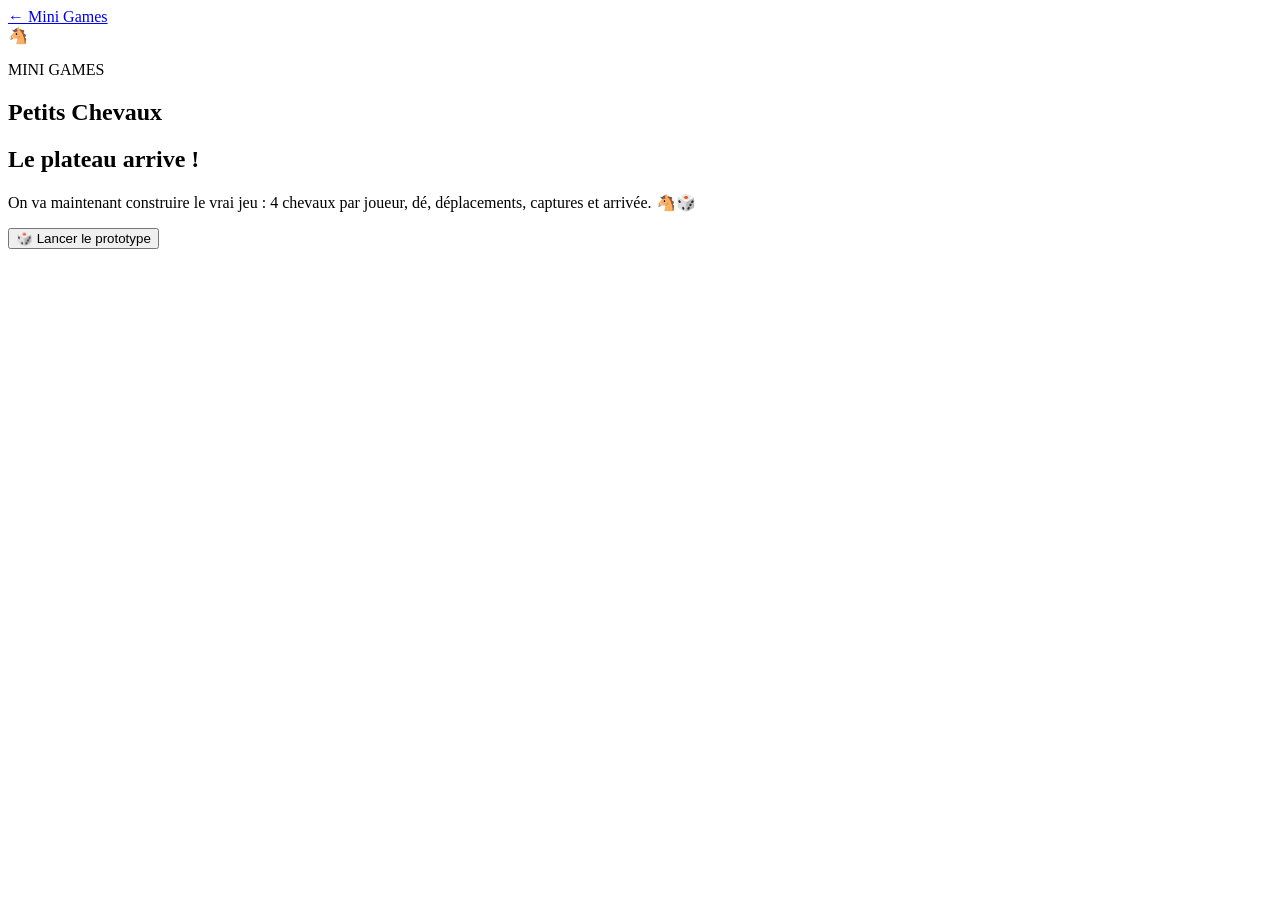
==== games/petits-chevaux/index.html @ ba6f1686 "Add Petits Chevaux game entry page" ====
<!doctype html>
<html lang="fr">
<head>
<meta charset="utf-8">
<meta name="viewport" content="width=device-width,initial-scale=1">
<title>Petits Chevaux 🐴</title>
<link rel="stylesheet" href="game.css">
</head>
<body>
<main class="page">
<a class="back" href="../../index.html">← Mini Games</a>
<section class="hero"><div class="horse">🐴</div><div><p>MINI GAMES</p><h1>Petits Chevaux</h1></div></section>
<div class="panel"><h2>Le plateau arrive !</h2><p>On va maintenant construire le vrai jeu : 4 chevaux par joueur, dé, déplacements, captures et arrivée. 🐴🎲</p><button id="soon" type="button">🎲 Lancer le prototype</button><div id="result" aria-live="polite"></div></div>
</main>
<script>
const b=document.querySelector('#soon'),r=document.querySelector('#result');
b.addEventListener('click',()=>{const n=1+Math.floor(Math.random()*6);r.textContent='Tu as fait '+n+' ! 🎲';});
</script>
</body>
</html>
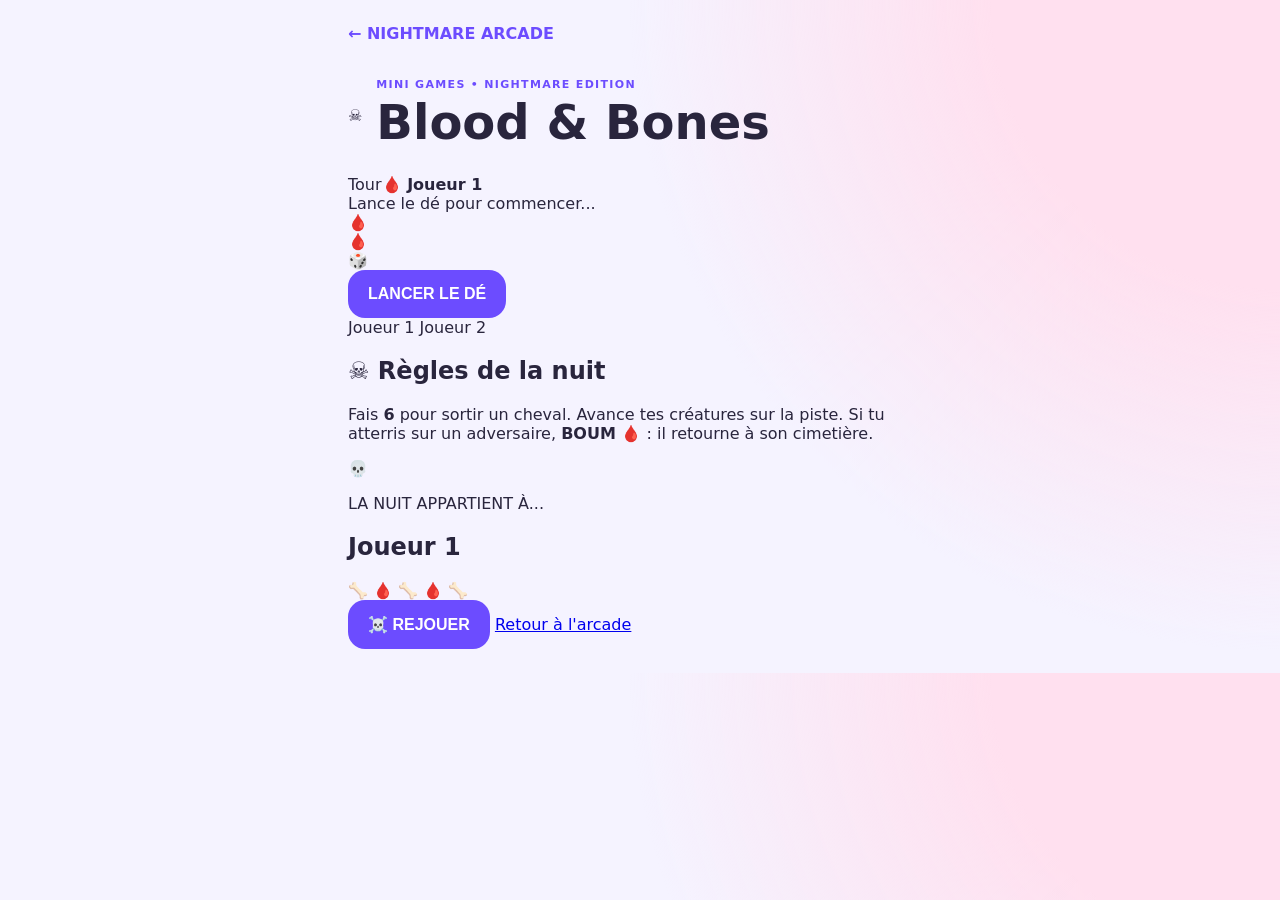
==== commit 266b8241: "Build Nightmare Petits Chevaux game screen" ====
--- a/games/petits-chevaux/index.html
+++ b/games/petits-chevaux/index.html
@@ -2,19 +2,58 @@
 <html lang="fr">
 <head>
 <meta charset="utf-8">
-<meta name="viewport" content="width=device-width,initial-scale=1">
-<title>Petits Chevaux 🐴</title>
+<meta name="viewport" content="width=device-width,initial-scale=1,viewport-fit=cover">
+<meta name="theme-color" content="#0b0910">
+<title>Petits Chevaux — Blood & Bones ☠️</title>
 <link rel="stylesheet" href="game.css">
 </head>
 <body>
+<div class="fog"></div>
 <main class="page">
-<a class="back" href="../../index.html">← Mini Games</a>
-<section class="hero"><div class="horse">🐴</div><div><p>MINI GAMES</p><h1>Petits Chevaux</h1></div></section>
-<div class="panel"><h2>Le plateau arrive !</h2><p>On va maintenant construire le vrai jeu : 4 chevaux par joueur, dé, déplacements, captures et arrivée. 🐴🎲</p><button id="soon" type="button">🎲 Lancer le prototype</button><div id="result" aria-live="polite"></div></div>
-</main>
-<script>
-const b=document.querySelector('#soon'),r=document.querySelector('#result');
-b.addEventListener('click',()=>{const n=1+Math.floor(Math.random()*6);r.textContent='Tu as fait '+n+' ! 🎲';});
-</script>
+<a class="back" href="../../index.html">← NIGHTMARE ARCADE</a>
+
+<header class="hero">
+  <div class="skull">☠️</div>
+  <div><p>MINI GAMES • NIGHTMARE EDITION</p><h1>Blood & Bones</h1></div>
+</header>
+
+<section class="hud">
+  <div><span>Tour</span><strong id="turnName">🩸 Joueur 1</strong></div>
+  <div class="status" id="status">Lance le dé pour commencer...</div>
+</section>
+
+<section class="board-wrap">
+  <div id="board" class="board" aria-label="Plateau de Petits Chevaux"></div>
+  <div class="blood blood-a">🩸</div><div class="blood blood-b">🩸</div>
+</section>
+
+<section class="controls">
+  <div class="dice-box">
+    <div id="dice" class="dice" aria-live="polite">🎲</div>
+    <button id="roll" class="roll">LANCER LE DÉ</button>
+  </div>
+  <div class="legend">
+    <span><i class="dot p1"></i> Joueur 1</span>
+    <span><i class="dot p2"></i> Joueur 2</span>
+  </div>
+</section>
+
+<section class="rules">
+  <h2>☠️ Règles de la nuit</h2>
+  <p>Fais <b>6</b> pour sortir un cheval. Avance tes créatures sur la piste. Si tu atterris sur un adversaire, <b>BOUM 🩸</b> : il retourne à son cimetière.</p>
+</section>
+
+<div id="win" class="win hidden">
+  <div class="win-card">
+    <div class="win-skull">💀</div>
+    <p>LA NUIT APPARTIENT À...</p>
+    <h2 id="winner">Joueur 1</h2>
+    <div class="confetti">🦴 🩸 🦴 🩸 🦴</div>
+    <button id="again">☠️ REJOUER</button>
+    <a href="../../index.html">Retour à l'arcade</a>
+  </div>
+</div>
+
+<script src="game.js"></script>
 </body>
 </html>
--- a/games/petits-chevaux/game.css
+++ b/games/petits-chevaux/game.css
@@ -0,0 +1,2 @@
+:root{--purple:#6c4cff;--ink:#29253d;--muted:#77738d;--bg:#f5f3ff}
+*{box-sizing:border-box}body{margin:0;font-family:ui-rounded,"SF Pro Rounded",system-ui,sans-serif;color:var(--ink);background:radial-gradient(circle at 100% 0%,#ffe0ef 0 20%,transparent 45%),var(--bg)}.page{width:min(620px,100%);margin:auto;padding:24px 18px}.back{color:var(--purple);font-weight:800;text-decoration:none}.hero{display:flex;align-items:center;gap:14px;margin:35px 0 22px}.horse{font-size:52px;width:78px;height:78px;display:grid;place-items:center;background:#ffd966;border-radius:24px}.hero p{font-size:11px;letter-spacing:.12em;font-weight:900;color:var(--purple);margin:0}.hero h1{margin:3px 0;font-size:clamp(32px,9vw,48px)}.panel{background:#fff;border-radius:28px;padding:25px;box-shadow:0 14px 35px rgba(50,35,100,.12)}.panel h2{margin-top:0}.panel p{color:var(--muted);line-height:1.5}button{border:0;border-radius:17px;background:var(--purple);color:#fff;font-size:16px;font-weight:900;padding:15px 20px;cursor:pointer}#result{font-size:24px;font-weight:900;margin-top:18px}
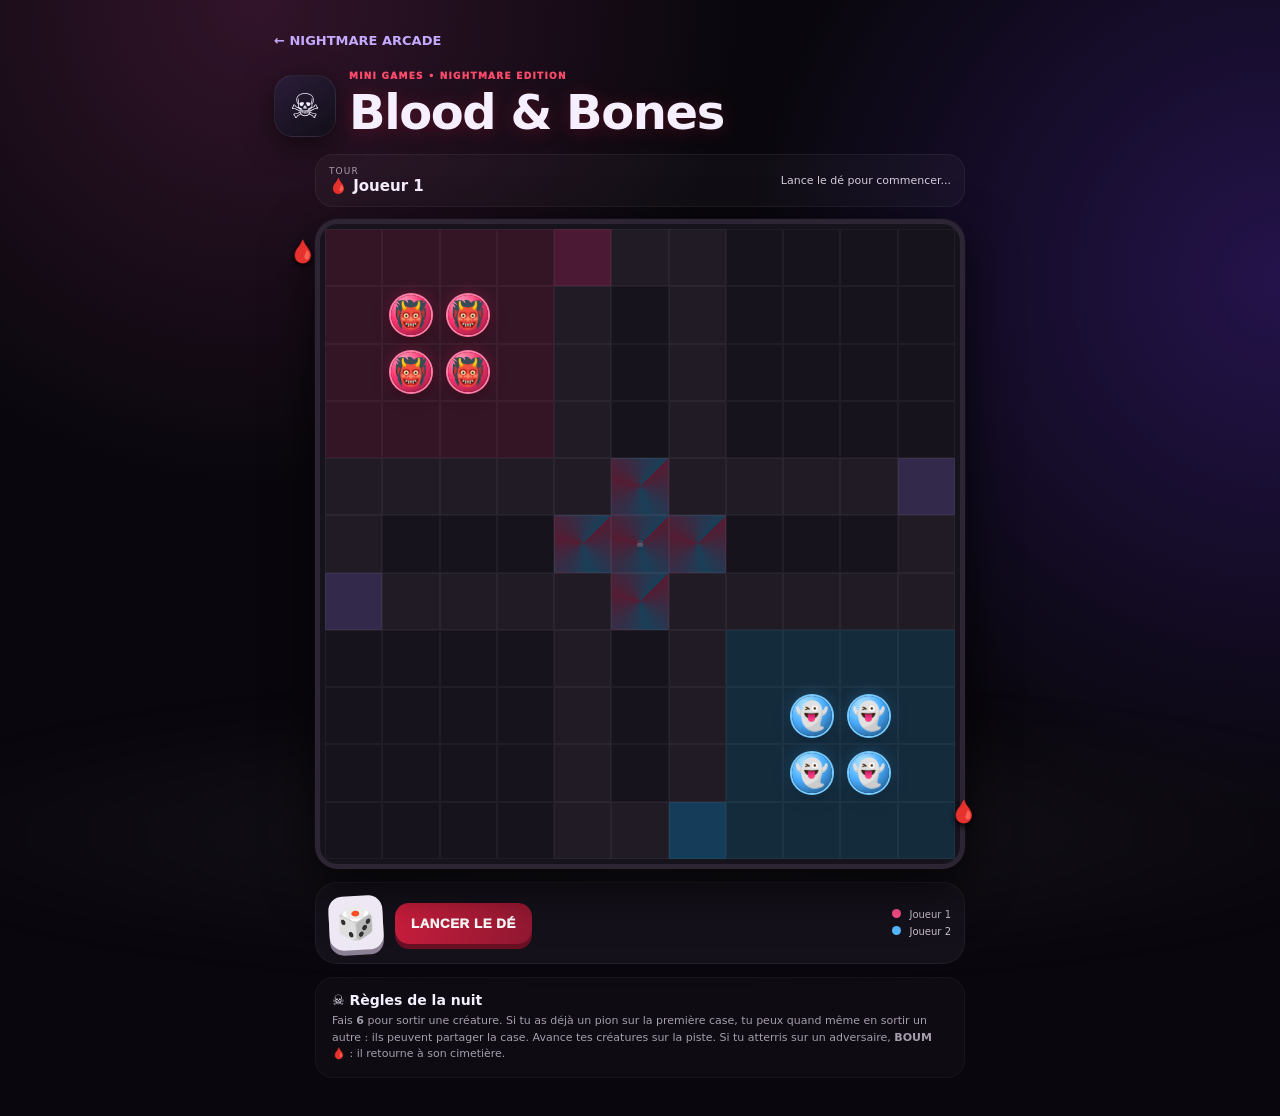
==== commit 70770ba6: "Règles: sortie d'un second pion sur la case de départ" ====
--- a/games/petits-chevaux/index.html
+++ b/games/petits-chevaux/index.html
@@ -40,7 +40,7 @@
 
 <section class="rules">
   <h2>☠️ Règles de la nuit</h2>
-  <p>Fais <b>6</b> pour sortir un cheval. Avance tes créatures sur la piste. Si tu atterris sur un adversaire, <b>BOUM 🩸</b> : il retourne à son cimetière.</p>
+  <p>Fais <b>6</b> pour sortir une créature. Si tu as déjà un pion sur la première case, tu peux quand même en sortir un autre : ils peuvent partager la case. Avance tes créatures sur la piste. Si tu atterris sur un adversaire, <b>BOUM 🩸</b> : il retourne à son cimetière.</p>
 </section>
 
 <div id="win" class="win hidden">
--- a/games/petits-chevaux/game.css
+++ b/games/petits-chevaux/game.css
@@ -1,2 +1,3 @@
-:root{--purple:#6c4cff;--ink:#29253d;--muted:#77738d;--bg:#f5f3ff}
-*{box-sizing:border-box}body{margin:0;font-family:ui-rounded,"SF Pro Rounded",system-ui,sans-serif;color:var(--ink);background:radial-gradient(circle at 100% 0%,#ffe0ef 0 20%,transparent 45%),var(--bg)}.page{width:min(620px,100%);margin:auto;padding:24px 18px}.back{color:var(--purple);font-weight:800;text-decoration:none}.hero{display:flex;align-items:center;gap:14px;margin:35px 0 22px}.horse{font-size:52px;width:78px;height:78px;display:grid;place-items:center;background:#ffd966;border-radius:24px}.hero p{font-size:11px;letter-spacing:.12em;font-weight:900;color:var(--purple);margin:0}.hero h1{margin:3px 0;font-size:clamp(32px,9vw,48px)}.panel{background:#fff;border-radius:28px;padding:25px;box-shadow:0 14px 35px rgba(50,35,100,.12)}.panel h2{margin-top:0}.panel p{color:var(--muted);line-height:1.5}button{border:0;border-radius:17px;background:var(--purple);color:#fff;font-size:16px;font-weight:900;padding:15px 20px;cursor:pointer}#result{font-size:24px;font-weight:900;margin-top:18px}+:root{--bg:#09070d;--panel:#15111b;--ink:#f5efff;--muted:#a69dae;--blood:#d51f3f;--red:#ff3657;--purple:#8a5cff;--p1:#ff4f8b;--p2:#54b8ff}
+*{box-sizing:border-box}html,body{margin:0;min-height:100%;font-family:ui-rounded,"SF Pro Rounded",system-ui,sans-serif;color:var(--ink);background:radial-gradient(circle at 20% 0%,#32142a 0,transparent 32%),radial-gradient(circle at 100% 25%,#24134b 0,transparent 35%),var(--bg)}
+body{overflow-x:hidden}.fog{position:fixed;inset:auto -20% -10% -20%;height:35vh;background:radial-gradient(ellipse,#aaa0b015 0,transparent 65%);filter:blur(20px);pointer-events:none}.page{position:relative;width:min(760px,100%);margin:auto;padding:20px 14px 38px}.back{color:#c3aaff;text-decoration:none;font-weight:900;font-size:13px}.hero{display:flex;align-items:center;gap:13px;margin:22px 0 14px}.skull{width:62px;height:62px;display:grid;place-items:center;border-radius:19px;background:linear-gradient(145deg,#2a1d39,#120e18);font-size:34px;box-shadow:0 8px 30px #0008;border:1px solid #ffffff12}.hero p{margin:0;color:#ff4b6b;font-size:9px;letter-spacing:.14em;font-weight:1000}.hero h1{margin:3px 0 0;font-size:clamp(29px,8vw,48px);letter-spacing:-.03em;text-shadow:0 2px 18px #d51f3f44}.hud{display:flex;justify-content:space-between;gap:10px;align-items:center;margin-bottom:12px;background:#ffffff08;border:1px solid #ffffff0d;border-radius:18px;padding:11px 13px}.hud span{display:block;font-size:9px;text-transform:uppercase;color:var(--muted);letter-spacing:.12em}.hud strong{font-size:15px}.status{font-size:11px;color:#d7cddd;text-align:right}.board-wrap{position:relative}.board{display:grid;grid-template-columns:repeat(11,1fr);grid-template-rows:repeat(11,1fr);aspect-ratio:1;background:#17131d;border:5px solid #2d2534;border-radius:23px;padding:5px;box-shadow:0 18px 50px #000b,0 0 0 1px #ffffff08;overflow:hidden}.cell{position:relative;display:grid;place-items:center;border:1px solid #ffffff0b;min-width:0}.cell.path{background:#211b26}.cell.safe{background:#33294a}.cell.start1{background:#4c1934}.cell.start2{background:#153c58}.cell.home1{background:#331526}.cell.home2{background:#142b3c}.cell.finish1{background:#56223b}.cell.finish2{background:#1c4260}.cell.center{background:conic-gradient(from 45deg,#541c32,#1a3f59,#541c32,#1a3f59)}.cell span{font-size:9px;opacity:.45}.piece{position:absolute;width:72%;height:72%;border-radius:50%;display:grid;place-items:center;font-size:clamp(16px,4vw,27px);z-index:3;filter:drop-shadow(0 4px 4px #0009);transition:transform .25s ease}.piece.p1{background:radial-gradient(circle at 35% 25%,#ffb0ca,#ff356f 45%,#831332);box-shadow:0 0 0 2px #ff7fa8,0 0 15px #ff356f66}.piece.p2{background:radial-gradient(circle at 35% 25%,#bceaff,#4baeff 45%,#15446d);box-shadow:0 0 0 2px #78cbff,0 0 15px #4baeff66}.piece.moving{animation:bite .5s ease}.piece.dead{animation:death .55s ease}.blood{position:absolute;pointer-events:none;font-size:22px;filter:drop-shadow(0 3px 3px #000);animation:drip 3s infinite}.blood-a{left:2%;top:3%}.blood-b{right:4%;bottom:7%;animation-delay:1.2s}.controls{margin-top:13px;background:var(--panel);border:1px solid #ffffff0d;border-radius:22px;padding:13px;display:flex;align-items:center;justify-content:space-between;gap:14px}.dice-box{display:flex;align-items:center;gap:12px}.dice{width:54px;height:54px;display:grid;place-items:center;background:#eee8f5;color:#111;border-radius:14px;font-size:31px;box-shadow:0 5px 0 #8c8194;transform:rotate(-3deg)}.dice.rolling{animation:roll .6s ease}.roll,#again{border:0;border-radius:14px;background:linear-gradient(135deg,#d51f3f,#8f1832);color:#fff;padding:13px 16px;font-weight:1000;letter-spacing:.04em;box-shadow:0 5px 0 #691024;cursor:pointer}.roll:disabled{opacity:.45;cursor:not-allowed}.legend{display:flex;flex-direction:column;gap:6px;font-size:10px;color:#c9c0cd}.dot{display:inline-block;width:9px;height:9px;border-radius:50%;margin-right:5px}.dot.p1{background:var(--p1)}.dot.p2{background:var(--p2)}.rules{margin-top:13px;padding:14px 16px;border-radius:18px;background:#ffffff06;border:1px solid #ffffff09}.rules h2{font-size:14px;margin:0 0 5px}.rules p{font-size:11px;line-height:1.5;color:var(--muted);margin:0}.win{position:fixed;inset:0;background:#050307dd;backdrop-filter:blur(7px);display:grid;place-items:center;padding:20px;z-index:20}.hidden{display:none}.win-card{width:min(390px,100%);text-align:center;background:linear-gradient(160deg,#211525,#0e0b12);border:1px solid #ffffff15;border-radius:28px;padding:32px 22px;box-shadow:0 30px 90px #000}.win-skull{font-size:56px}.win-card p{font-size:10px;letter-spacing:.2em;color:#ff5572;font-weight:1000}.win-card h2{font-size:40px;margin:4px 0 12px}.confetti{font-size:24px;margin-bottom:22px}.win-card a{display:block;margin-top:18px;color:#bba9ff;font-size:12px;font-weight:800;text-decoration:none}@keyframes roll{0%{transform:rotate(-3deg) scale(1)}50%{transform:rotate(15deg) scale(1.15)}100%{transform:rotate(-3deg) scale(1)}}@keyframes bite{50%{transform:scale(1.25) rotate(8deg)}}@keyframes death{50%{transform:scale(1.35) rotate(25deg);filter:brightness(2) drop-shadow(0 0 8px #f33)}100%{transform:scale(.1);opacity:0}}@keyframes drip{0%,100%{transform:translateY(0)}50%{transform:translateY(4px) rotate(3deg)}}@media(min-width:650px){.page{padding-top:30px}.board{max-width:650px;margin:auto}.hud,.controls,.rules{max-width:650px;margin-left:auto;margin-right:auto}}
